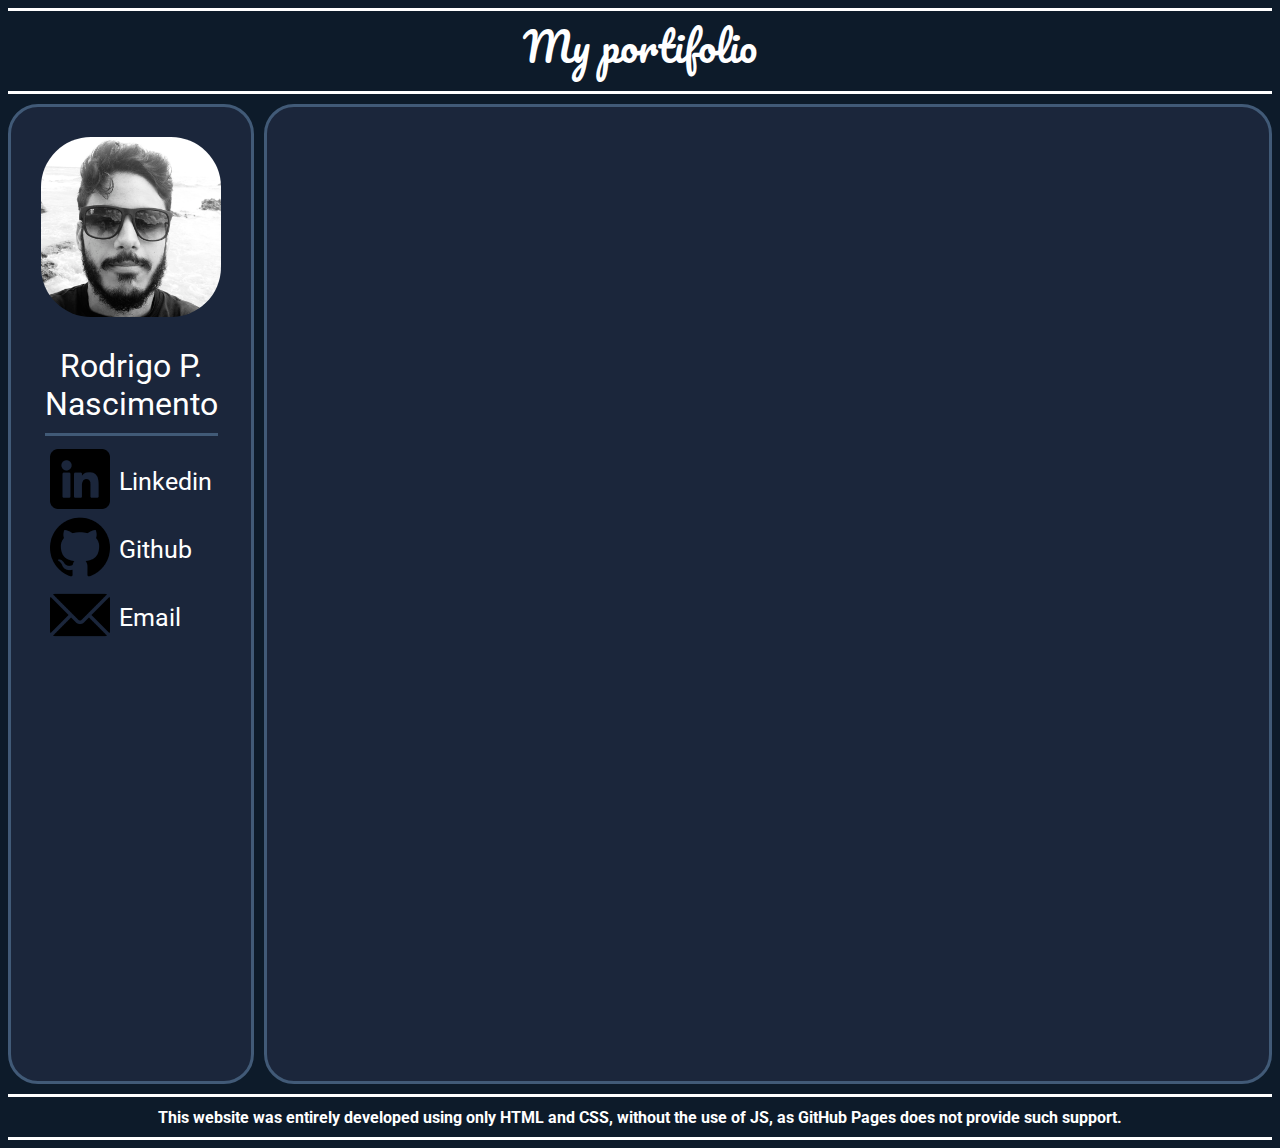
==== index.html @ 48f0198e "up" ====
<!DOCTYPE html>
<html lang="pt-br">
<head>
    <meta charset="UTF-8">
    <meta http-equiv="X-UA-Compatible" content="IE=edge">
    <meta name="viewport" content="width=device-width, initial-scale=1.0">
    <link rel="stylesheet" href="style.css">
    <link rel="preconnect" href="https://fonts.googleapis.com">
    <link rel="preconnect" href="https://fonts.gstatic.com" crossorigin>
    <link href="https://fonts.googleapis.com/css2?family=Pacifico&display=swap" rel="stylesheet">
    <link href="https://fonts.googleapis.com/css2?family=Roboto&display=swap" rel="stylesheet">
    
    <title>Portfolio</title>
</head>
<body>
    
<div id="header">
    <h1 id="portifolioTitle">My portifolio</h1>
</div>

<div id="conteudo">
    <div id="conteudo-perfil">

        <div id="devImage">
            <img id="meImg" src="img/Dev.jpg" alt="developer img">
        </div>

       <h2 id="name">Rodrigo P. <br> Nascimento</h2>

        <table id="redesSociais">
            <tr>
                <th><img class="iconP" src="img/linkedin.png" alt="linkedin"></th>
                <th><a class="linkP" href="https://www.linkedin.com/in/rodrigo-pereira-695820245/" target="_blank" rel="external">Linkedin</a></th>
            </tr>
            <tr>
                <th><img class="iconP" src="img/github.png" alt="github"></th>
                <th><a class="linkP" href="https://github.com/Rodrigo-P-Nascimento" target="_blank" rel="external">Github</a></th>
            </tr>
            <tr>
                <th><img class="iconP" src="img/email.png" alt="email"></th>
                <th><a class="linkP" href="mailto:rodrigopnascimento3@gmail.com" target="_blank" rel="external">Email</a></th>
            </tr>

        </table>

    </div>
    <div id="conteudo-lateral"></div>

</div>

<div id="footer">
    <h4 id="rodape">This website was entirely developed using only HTML and CSS, without the use of JS, as GitHub Pages does not provide such support.</h4>
</div>

</body>
</html>
---- style.css ----
@charset "URF-8";

/* 
COR A: #22B5BA
COR B: #2EF2FA
COR C: #16777A
COR D: #0B393B
COR E: #28DAE0
*/
body{
    background: #0D1B2A;
    font-family: 'Roboto', sans-serif;
    color: #FFF;
}

#header{
    /*Novamente definimos a largura da div*/
    width:100%;
    /* altura da div */
    height:80px;
    border: none;
    border-bottom: 3px solid #FFF;
    border-top: 3px solid #FFF;
}
#portifolioTitle{
    color: #FFF;
    font-family: 'Pacifico', cursive;
    font-size: 40px;
    font-style: normal;
    font-weight: 400;
    line-height: normal;
    padding: 0px;
    margin: 0px;
    text-align: center;
}

#conteudo{
    /*Novamente definimos a largura da div*/
    width:100%;
    /* altura da div */
    height:100%;
    /* Cor de fundo da div */
    padding-top: 10px;
    padding-bottom: 10px;
    display: flex;
}
#conteudo-perfil{
    width: 323px;
    height: 974px;
    border-radius: 30px;
    border: 3px solid #415A77;
    background: #1B263B;
    margin-right: 10px;

    display: flex;
    flex-direction: column;
    justify-content: flex-start;
    align-items: center;
}

#devImage{
    margin: 30px;
    display: flex;
    justify-content: center;
    align-items: center;
    /*background: #ffffff;*/
}

#meImg{
    width: 180px;
    height: 180px;
    border-radius: 50px;
}

#name{
    color: #FFF;
    text-align: center;
    font-family: 'Roboto', sans-serif;
    font-size: 32px;
    font-style: normal;
    font-weight: 400;
    line-height: normal;
    margin: 0px;
    padding-bottom: 10px;
    border-bottom: #415A77 solid 3px;
}

#redesSociais{
    text-align: left;
    margin-top: 10px;
}

.iconP{
    width: 60px;
    height: 60px;    
}
.linkP{
    color: #FFF;
    font-family: Roboto;
    font-size: 25px;
    font-style: normal;
    font-weight: 400;
    line-height: normal;
    text-decoration: none;
    margin-left: 5px;
}

.linkP:hover{
    font-size: 27px;
    border-bottom: solid 3px aqua;
}

#conteudo-lateral{
    width: 1440px;
    height: 974px;
    border-radius: 30px;
    border: 3px solid #415A77;
    background: #1B263B;
}

#footer{
        width:100%;
        height:40px;
        display: flex;
        justify-content: center;
        align-items: center;
        border: none;
        border-bottom: 3px solid #FFF;
        border-top: 3px solid #FFF;
        padding: 0px;
        margin: 0px;
}

#rodape{
    text-align: center;
}
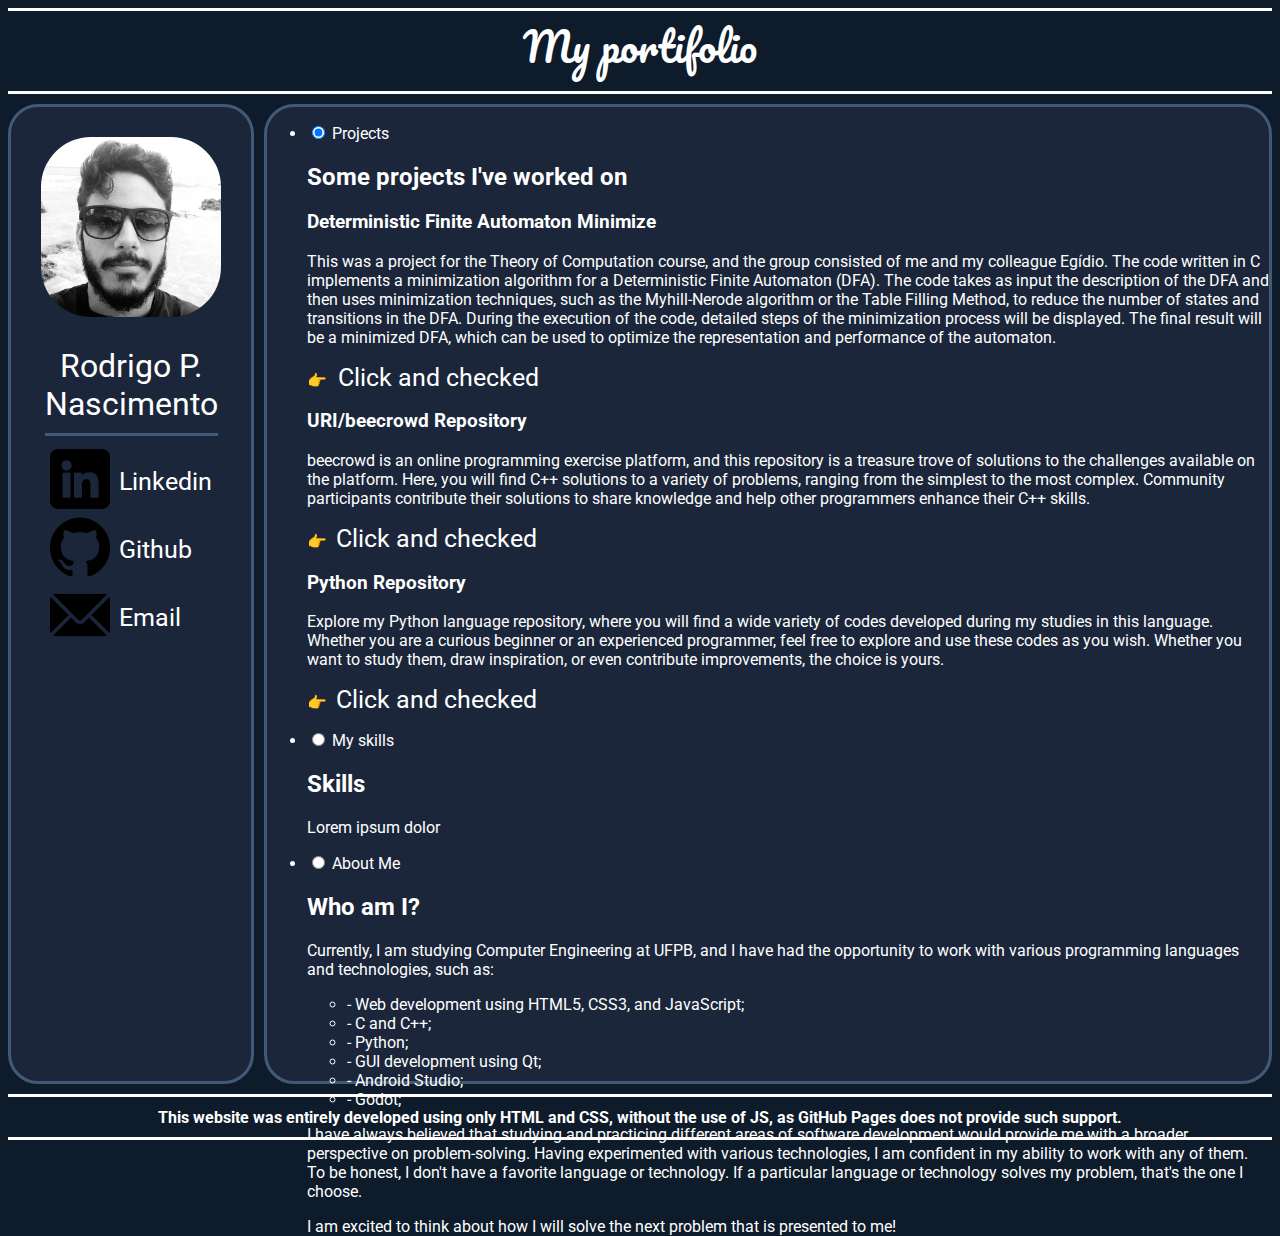
==== commit d2bc8bcb: "UPDATE" ====
--- a/index.html
+++ b/index.html
@@ -44,7 +44,82 @@
         </table>
 
     </div>
-    <div id="conteudo-lateral"></div>
+    <div id="conteudo-lateral">
+
+        <ul class="infos">
+            <li>
+                <input type="radio" name="tab" id="part-1" checked>
+                <label for="part-1">Projects</label>
+
+                <div class="content">
+                    <h2>Some projects I've worked on</h2>
+
+                    <h3>Deterministic Finite Automaton Minimize</h3>
+
+                    <P>
+                        This was a project for the Theory of Computation course, and the group consisted of me and my colleague Egídio.
+
+                        The code written in C implements a minimization algorithm for a Deterministic Finite Automaton (DFA). The code takes as input the description of the DFA and then uses minimization techniques, such as the Myhill-Nerode algorithm or the Table Filling Method, to reduce the number of states and transitions in the DFA. During the execution of the code, detailed steps of the minimization process will be displayed. The final result will be a minimized DFA, which can be used to optimize the representation and performance of the automaton.
+
+                    </P>
+
+                    <p>👉<a  class="linkP" href="https://github.com/Rodrigo-P-Nascimento/Deterministic-Finite-Automaton-Minimize" target="_blank" rel="external"> Click and checked</a></p>
+
+                    <h3>URI/beecrowd Repository</h3>
+
+                    <p>
+                        beecrowd is an online programming exercise platform, and this repository is a treasure trove of solutions to the challenges available on the platform. Here, you will find C++ solutions to a variety of problems, ranging from the simplest to the most complex. Community participants contribute their solutions to share knowledge and help other programmers enhance their C++ skills.
+                    </p>
+
+                    <p>👉 <a  class="linkP" href="https://github.com/Rodrigo-P-Nascimento/beecrowd-C-plusplus" target="_blank" rel="external"> Click and checked</a></p>
+
+                    <h3>Python Repository</h3>
+
+                    <p>
+                        Explore my Python language repository, where you will find a wide variety of codes developed during my studies in this language. Whether you are a curious beginner or an experienced programmer, feel free to explore and use these codes as you wish. Whether you want to study them, draw inspiration, or even contribute improvements, the choice is yours.
+                    </p>
+
+                    <p>👉 <a  class="linkP" href="https://github.com/Rodrigo-P-Nascimento/Python" target="_blank" rel="external"> Click and checked</a></p>
+
+                </div>
+            </li>
+
+            <li>
+                <input type="radio" name="tab" id="part-2">
+                <label for="part-2">My skills</label>
+
+                <div class="content">
+                    <h2>Skills</h2>
+                    <p>Lorem ipsum dolor </p>
+
+                </div>
+            </li>
+
+            <li>
+                <input type="radio" name="tab" id="part-3">
+                <label for="part-3">About Me</label>
+
+                <div class="content">
+                    <h2>Who am I?</h2>
+                    <p>Currently, I am studying Computer Engineering at UFPB, and I have had the opportunity to work with various programming languages and technologies, such as:</p>
+                    
+                    <ul class="ferramental">
+                        <li>- Web development using HTML5, CSS3, and JavaScript;</li>
+                        <li>- C and C++; </li>
+                        <li>- Python; </li>
+                        <li>- GUI development using Qt;</li> 
+                        <li>- Android Studio;</li>
+                        <li>- Godot;</li>
+                    </ul>
+                    <p>I have always believed that studying and practicing different areas of software development would provide me with a broader perspective on problem-solving. Having experimented with various technologies, I am confident in my ability to work with any of them. To be honest, I don't have a favorite language or technology. If a particular language or technology solves my problem, that's the one I choose.</p>
+
+                    <p>I am excited to think about how I will solve the next problem that is presented to me!</p>
+
+                </div>
+            </li>
+        </ul>
+
+    </div>
 
 </div>
 
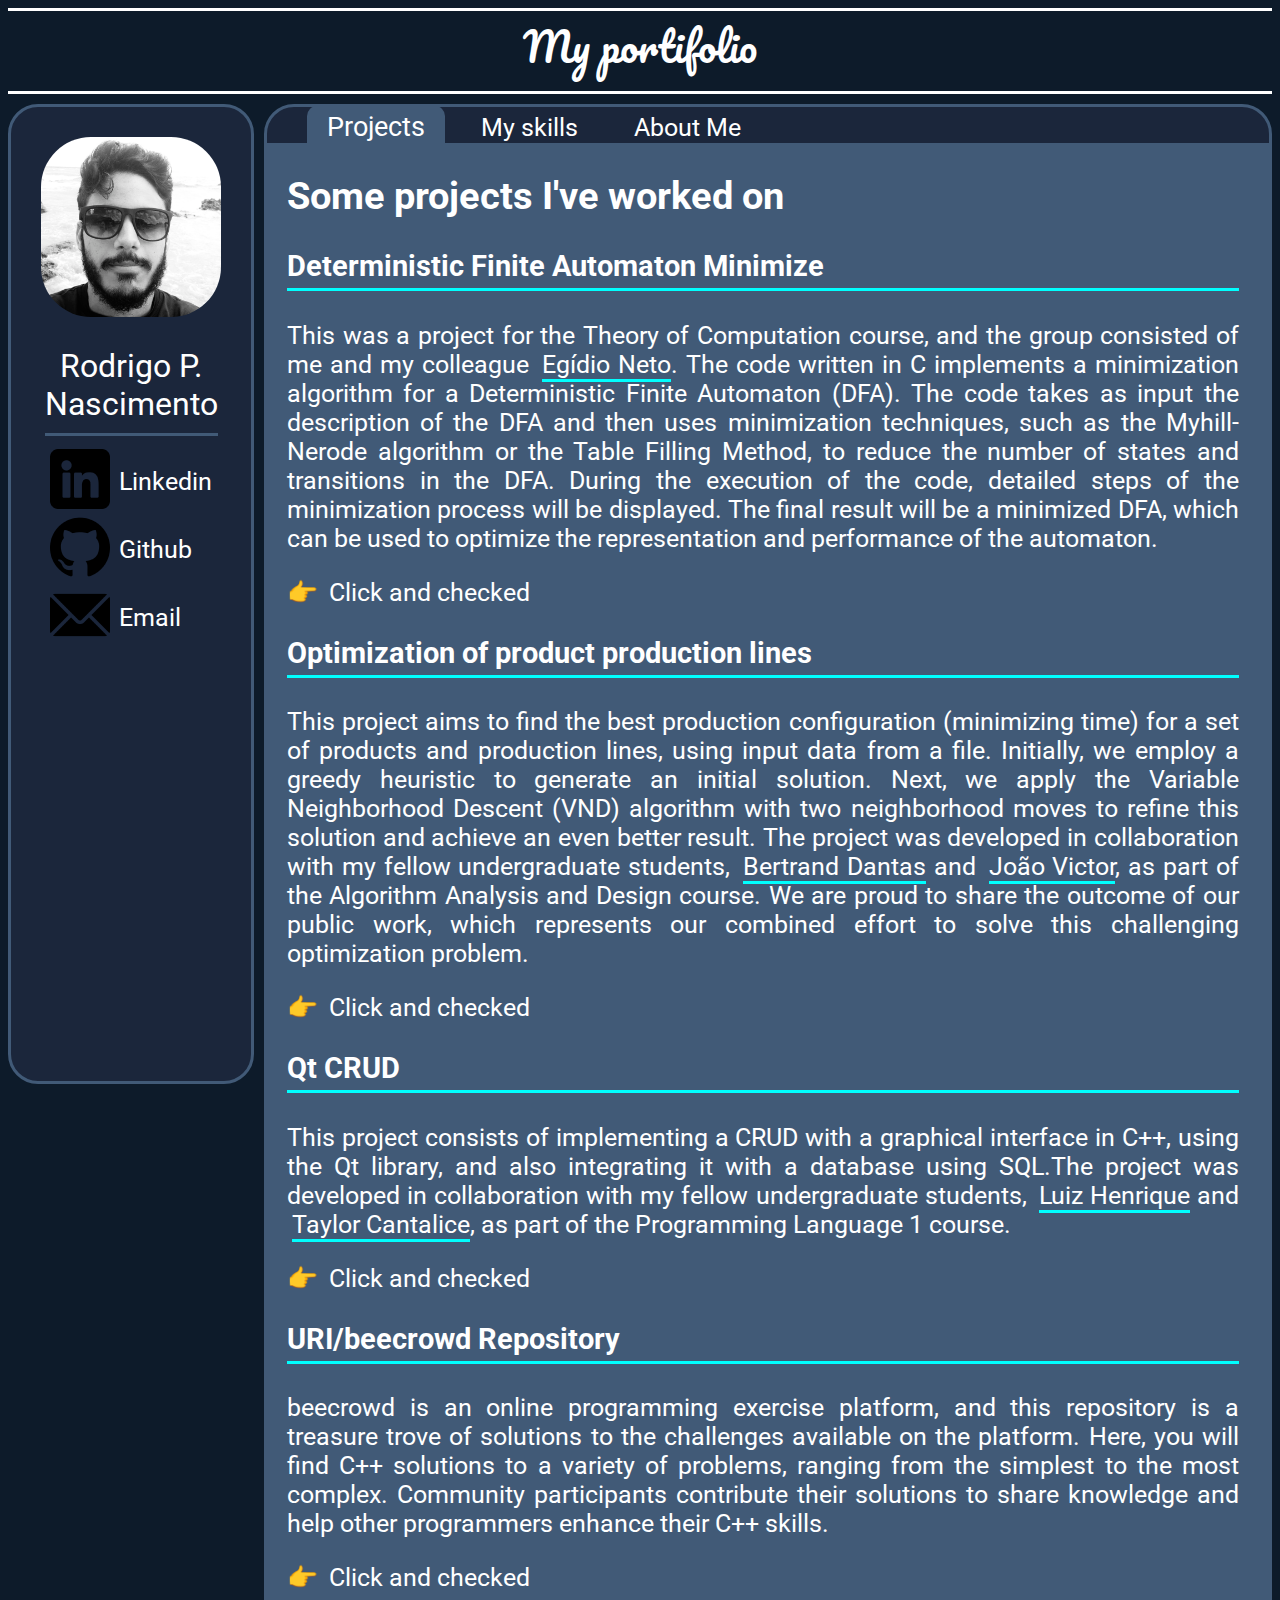
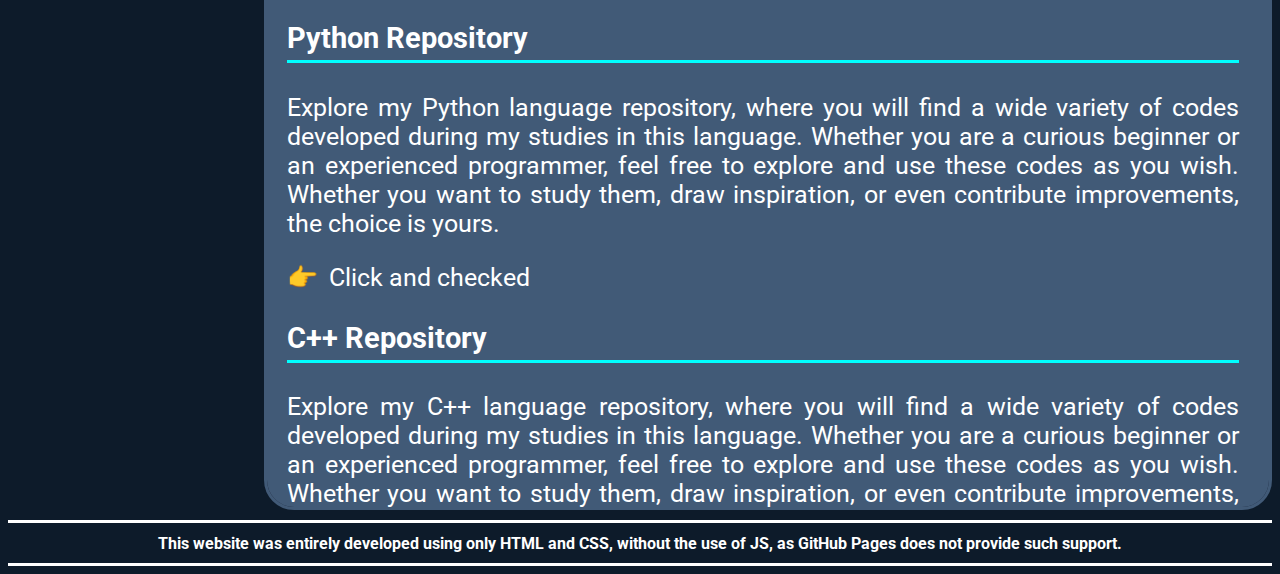
==== commit 53ce33d8: "up" ====
--- a/index.html
+++ b/index.html
@@ -57,13 +57,30 @@
                     <h3>Deterministic Finite Automaton Minimize</h3>
 
                     <P>
-                        This was a project for the Theory of Computation course, and the group consisted of me and my colleague Egídio.
+                        This was a project for the Theory of Computation course, and the group consisted of me and my colleague <a class="linkC"  href="https://github.com/Durkh" target="_blank" rel="external">Egídio Neto</a>.
 
                         The code written in C implements a minimization algorithm for a Deterministic Finite Automaton (DFA). The code takes as input the description of the DFA and then uses minimization techniques, such as the Myhill-Nerode algorithm or the Table Filling Method, to reduce the number of states and transitions in the DFA. During the execution of the code, detailed steps of the minimization process will be displayed. The final result will be a minimized DFA, which can be used to optimize the representation and performance of the automaton.
 
                     </P>
 
                     <p>👉<a  class="linkP" href="https://github.com/Rodrigo-P-Nascimento/Deterministic-Finite-Automaton-Minimize" target="_blank" rel="external"> Click and checked</a></p>
+
+                    <h3>Optimization of product production lines</h3>
+
+                    <p>
+
+                    This project aims to find the best production configuration (minimizing time) for a set of products and production lines, using input data from a file. Initially, we employ a greedy heuristic to generate an initial solution. Next, we apply the Variable Neighborhood Descent (VND) algorithm with two neighborhood moves to refine this solution and achieve an even better result. The project was developed in collaboration with my fellow undergraduate students, <a class="linkC" href="https://github.com/Bertrand-DB" target="_blank" rel="external">Bertrand Dantas</a> and <a class="linkC" href="https://github.com/joaovictor720" target="_blank" rel="external">João Victor</a>, as part of the Algorithm Analysis and Design course. We are proud to share the outcome of our public work, which represents our combined effort to solve this challenging optimization problem.
+                
+                    </p>
+
+                    <p>👉<a  class="linkP" href="https://github.com/Rodrigo-P-Nascimento/Optimization-of-product-production-lines" target="_blank" rel="external"> Click and checked</a></p>
+
+                    <h3>Qt CRUD</h3>
+
+                    <p>This project consists of implementing a CRUD with a graphical interface in C++, using the Qt library, and also integrating it with a database using SQL.The project was developed in collaboration with my fellow undergraduate students, <a class="linkC" href="https://github.com/LuizH-Queiroz" target="_blank" rel="external">Luiz Henrique</a> and <a class="linkC" href="https://github.com/taylorkcantalice" target="_blank" rel="external">Taylor Cantalice</a>, as part of the Programming Language 1 course.</p>
+
+                    <p>👉<a  class="linkP" href="https://github.com/Rodrigo-P-Nascimento/Qt-DRUD" target="_blank" rel="external"> Click and checked</a></p>
+
 
                     <h3>URI/beecrowd Repository</h3>
 
@@ -80,6 +97,12 @@
                     </p>
 
                     <p>👉 <a  class="linkP" href="https://github.com/Rodrigo-P-Nascimento/Python" target="_blank" rel="external"> Click and checked</a></p>
+
+                    <h3>C++ Repository</h3>
+
+                    <p>Explore my C++ language repository, where you will find a wide variety of codes developed during my studies in this language. Whether you are a curious beginner or an experienced programmer, feel free to explore and use these codes as you wish. Whether you want to study them, draw inspiration, or even contribute improvements, the choice is yours.</p>
+
+                    <p>👉 <a class="linkP" href="https://github.com/Rodrigo-P-Nascimento/Linguagem-C-2" target="_blank" rel="external"> Click and checked</a> </p>
 
                 </div>
             </li>
--- a/style.css
+++ b/style.css
@@ -92,7 +92,7 @@
 
 .iconP{
     width: 60px;
-    height: 60px;    
+    height: 60px; 
 }
 .linkP{
     color: #FFF;
@@ -103,6 +103,23 @@
     line-height: normal;
     text-decoration: none;
     margin-left: 5px;
+}
+
+.linkC{
+    color: #FFF;
+    font-family: Roboto;
+    font-size: 25px;
+    font-style: normal;
+    font-weight: 400;
+    line-height: normal;
+    text-decoration: none;
+    border-bottom: solid 3px aqua;
+    margin-left: 5px;
+}
+
+.linkC:hover{
+    font-size: 27px;
+    color: aquamarine;
 }
 
 .linkP:hover{
@@ -112,10 +129,74 @@
 
 #conteudo-lateral{
     width: 1440px;
-    height: 974px;
+    height: 2000px;
+    overflow: hidden;
     border-radius: 30px;
     border: 3px solid #415A77;
     background: #1B263B;
+}
+
+.infos{
+    position: relative;
+    margin-top: 4px;
+    margin-bottom: 10px;
+    font-family: Roboto;
+    font-size: 25px;
+    font-style: normal;
+    font-weight: 400;
+}
+
+.infos li{
+    display: inline-block;
+    margin-right: 10px;
+    margin-left: 0px;
+    left: 0;
+}
+
+.content{
+    background: #415A77;
+    color: #FFF;
+    position: absolute;
+    left: 0;
+    padding-left: 20px;
+    padding-right: 100px;
+    display: none;
+    width: 95%;
+    text-align: justify;
+}
+
+.infos [id^="part"]:checked~.content{
+    display: block;
+}
+
+.infos input[type="radio"]{
+    display: none;
+    background-color: #415A77;
+}
+
+.infos label{
+    padding-top: 5px;
+    padding-left: 20px;
+    padding-right: 20px;
+    border-top-right-radius: 10px;
+    border-top-left-radius: 10px;
+}
+
+.infos [id^="part"]:checked + label{
+    background-color: #415A77;
+    font-size: 27px;
+
+}
+
+.ferramental li{
+    display: block;
+    list-style: circle;
+}
+
+
+h3{
+    padding-bottom: 5px;
+    border-bottom: solid 3px aqua;   
 }
 
 #footer{
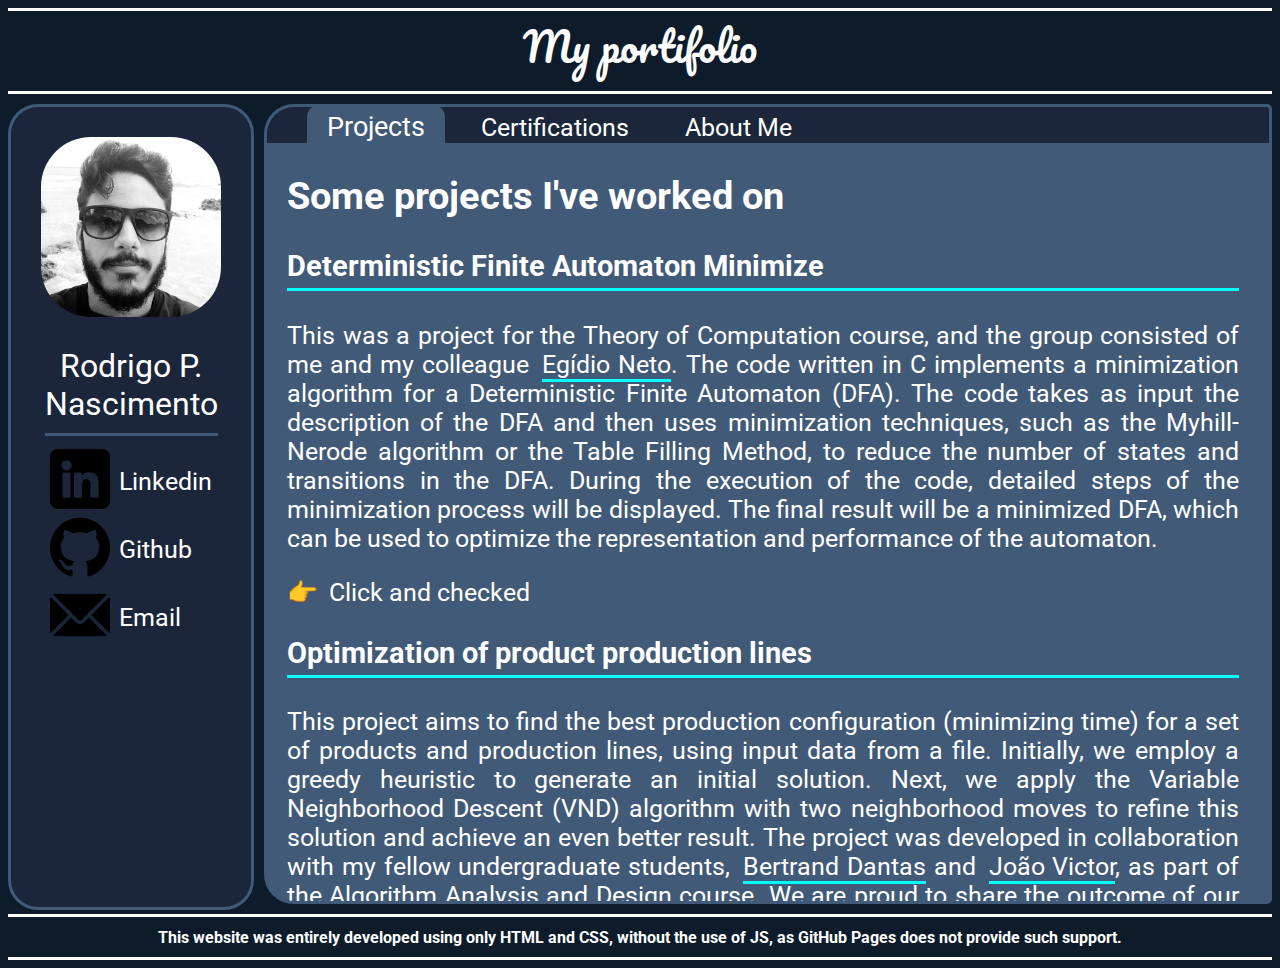
==== commit f98ed524: "UP" ====
--- a/index.html
+++ b/index.html
@@ -9,6 +9,7 @@
     <link rel="preconnect" href="https://fonts.gstatic.com" crossorigin>
     <link href="https://fonts.googleapis.com/css2?family=Pacifico&display=swap" rel="stylesheet">
     <link href="https://fonts.googleapis.com/css2?family=Roboto&display=swap" rel="stylesheet">
+    <link rel="shortcut icon" href="img/icon.png" type="image/x-icon">
     
     <title>Portfolio</title>
 </head>
@@ -109,12 +110,13 @@
 
             <li>
                 <input type="radio" name="tab" id="part-2">
-                <label for="part-2">My skills</label>
+                <label for="part-2">Certifications</label>
 
                 <div class="content">
-                    <h2>Skills</h2>
-                    <p>Lorem ipsum dolor </p>
-
+                    <h2>My certifications</h2>
+                    <p>- Programming Monitoring</p>
+                    <img src="cert/CERTIFICADO_MONITORIA.jpg" alt="Monitoria" width="600" height="auto">
+                    
                 </div>
             </li>
 
--- a/style.css
+++ b/style.css
@@ -11,6 +11,7 @@
     background: #0D1B2A;
     font-family: 'Roboto', sans-serif;
     color: #FFF;
+    overflow: hidden;
 }
 
 #header{
@@ -38,7 +39,7 @@
     /*Novamente definimos a largura da div*/
     width:100%;
     /* altura da div */
-    height:100%;
+    height: 800px;
     /* Cor de fundo da div */
     padding-top: 10px;
     padding-bottom: 10px;
@@ -46,7 +47,7 @@
 }
 #conteudo-perfil{
     width: 323px;
-    height: 974px;
+    height: 800px;
     border-radius: 30px;
     border: 3px solid #415A77;
     background: #1B263B;
@@ -129,11 +130,15 @@
 
 #conteudo-lateral{
     width: 1440px;
-    height: 2000px;
-    overflow: hidden;
+    height: auto;
+    /*overflow: hidden;*/
     border-radius: 30px;
+    border-top-right-radius: 5px;
+    border-bottom-right-radius: 5px;
     border: 3px solid #415A77;
-    background: #1B263B;
+    background-image: linear-gradient(to bottom, #1B263B 17%,#415A77 1%);
+    overflow: scroll;
+    overflow-x: hidden;
 }
 
 .infos{
@@ -214,4 +219,27 @@
 
 #rodape{
     text-align: center;
+}
+
+/* Scroll personalizado/*
+
+/* Works on Firefox */
+* {
+  scrollbar-width: thin;
+  scrollbar-color: #1B263B white;
+}
+
+/* Works on Chrome, Edge, and Safari */
+*::-webkit-scrollbar {
+  width: 14px;
+}
+
+*::-webkit-scrollbar-track {
+  background: #ffffff;
+}
+
+*::-webkit-scrollbar-thumb {
+  background-color: #1B263B;
+  border-radius: 20px;
+  border: 3px solid aqua;
 }